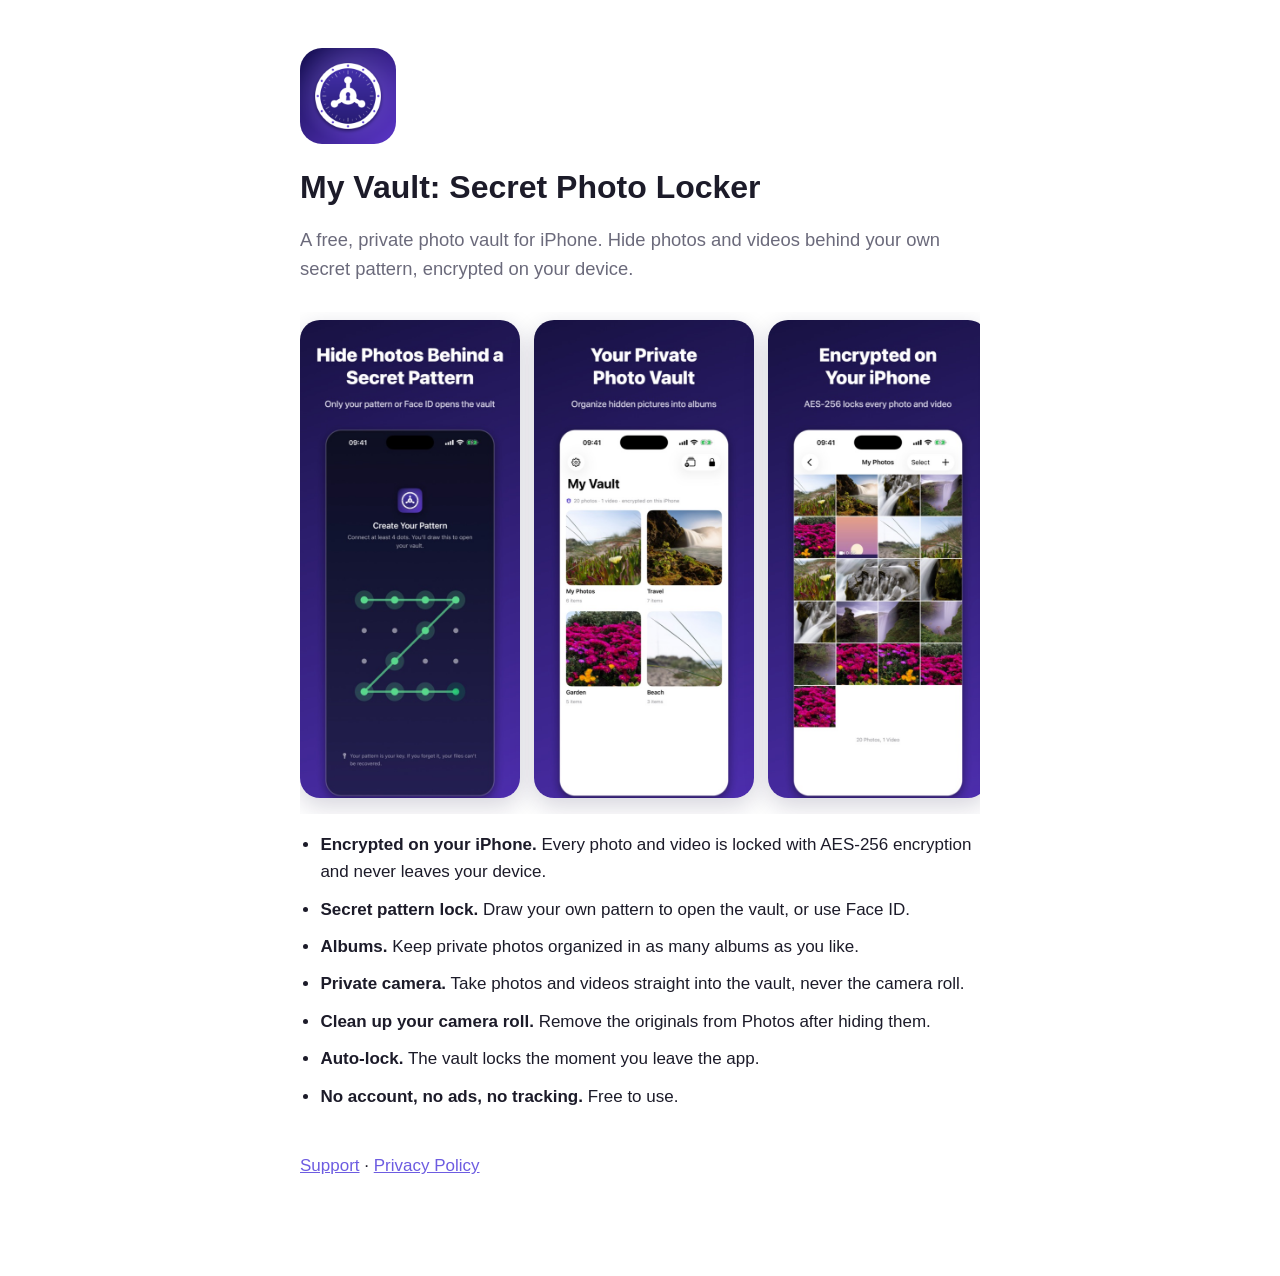
==== index.html @ a943b17a "Website, privacy policy and support pages for My Vault Co-Authored-By: Claude Opus 5.5 <noreply@anth" ====
<!doctype html>
<html lang="en">
<head>
  <meta charset="utf-8">
  <meta name="viewport" content="width=device-width, initial-scale=1">
  <title>My Vault: Secret Photo Locker – Hide Photos &amp; Videos on iPhone</title>
  <meta name="description" content="My Vault is a free, private photo vault for iPhone. Hide photos and videos behind a secret pattern or Face ID, encrypted with AES-256 on your device.">
  <meta property="og:title" content="My Vault: Secret Photo Locker">
  <meta property="og:description" content="Hide photos and videos behind a secret pattern. Encrypted on your iPhone, free, no account.">
  <meta property="og:image" content="https://jimtarfas.github.io/photo-vault-site/screenshots/02-albums.jpg">
  <link rel="icon" type="image/png" href="favicon.png">
  <link rel="apple-touch-icon" href="apple-touch-icon.png">
  <link rel="stylesheet" href="style.css">
</head>
<body>
  <main>
    <img class="icon" src="icon.png" alt="My Vault app icon" width="96" height="96">
    <h1>My Vault: Secret Photo Locker</h1>
    <p class="lead">A free, private photo vault for iPhone. Hide photos and videos behind your own secret pattern, encrypted on your device.</p>

    <div class="gallery">
      <img src="screenshots/01-pattern-lock.jpg" alt="Unlock My Vault by drawing your secret pattern" loading="lazy">
      <img src="screenshots/02-albums.jpg" alt="Private photo albums in My Vault" loading="lazy">
      <img src="screenshots/03-encrypted.jpg" alt="Encrypted photo and video grid" loading="lazy">
      <img src="screenshots/04-viewer.jpg" alt="Private photo viewer with zoom" loading="lazy">
      <img src="screenshots/05-face-id.jpg" alt="Face ID unlock and auto-lock settings" loading="lazy">
      <img src="screenshots/06-free.jpg" alt="Free, no account, no ads" loading="lazy">
    </div>

    <ul class="features">
      <li><strong>Encrypted on your iPhone.</strong> Every photo and video is locked with AES-256 encryption and never leaves your device.</li>
      <li><strong>Secret pattern lock.</strong> Draw your own pattern to open the vault, or use Face ID.</li>
      <li><strong>Albums.</strong> Keep private photos organized in as many albums as you like.</li>
      <li><strong>Private camera.</strong> Take photos and videos straight into the vault, never the camera roll.</li>
      <li><strong>Clean up your camera roll.</strong> Remove the originals from Photos after hiding them.</li>
      <li><strong>Auto-lock.</strong> The vault locks the moment you leave the app.</li>
      <li><strong>No account, no ads, no tracking.</strong> Free to use.</li>
    </ul>

    <p class="links"><a href="support.html">Support</a> · <a href="privacy.html">Privacy Policy</a></p>
  </main>
</body>
</html>
---- style.css ----
:root {
  --bg: #ffffff;
  --text: #1c1b29;
  --muted: #6b6a7b;
  --accent: #6d5ce1;
}

@media (prefers-color-scheme: dark) {
  :root {
    --bg: #0f1022;
    --text: #ecebf5;
    --muted: #a3a2b8;
    --accent: #9b8cf6;
  }
}

* { box-sizing: border-box; }

body {
  margin: 0;
  background: var(--bg);
  color: var(--text);
  font: 17px/1.6 -apple-system, BlinkMacSystemFont, "Segoe UI", Roboto, sans-serif;
}

main {
  max-width: 720px;
  margin: 0 auto;
  padding: 48px 20px 80px;
}

h1 { font-size: 2rem; line-height: 1.2; margin: 16px 0 8px; }
h2 { font-size: 1.3rem; margin-top: 2em; }
h3 { font-size: 1.05rem; margin-top: 1.6em; }
a { color: var(--accent); }
.muted { color: var(--muted); }
.lead { font-size: 1.15rem; color: var(--muted); }
.back { text-decoration: none; font-size: 0.95rem; }
.icon { border-radius: 22px; }
.features { padding-left: 1.2em; }
.features li { margin: 0.6em 0; }
.links { margin-top: 2.5em; }

.gallery {
  display: flex;
  gap: 14px;
  overflow-x: auto;
  scroll-snap-type: x mandatory;
  padding: 8px 0 16px;
  margin: 28px 0 8px;
}
.gallery img {
  flex: 0 0 auto;
  width: 220px;
  height: auto;
  border-radius: 20px;
  scroll-snap-align: start;
  box-shadow: 0 8px 24px rgba(20, 16, 60, 0.18);
}
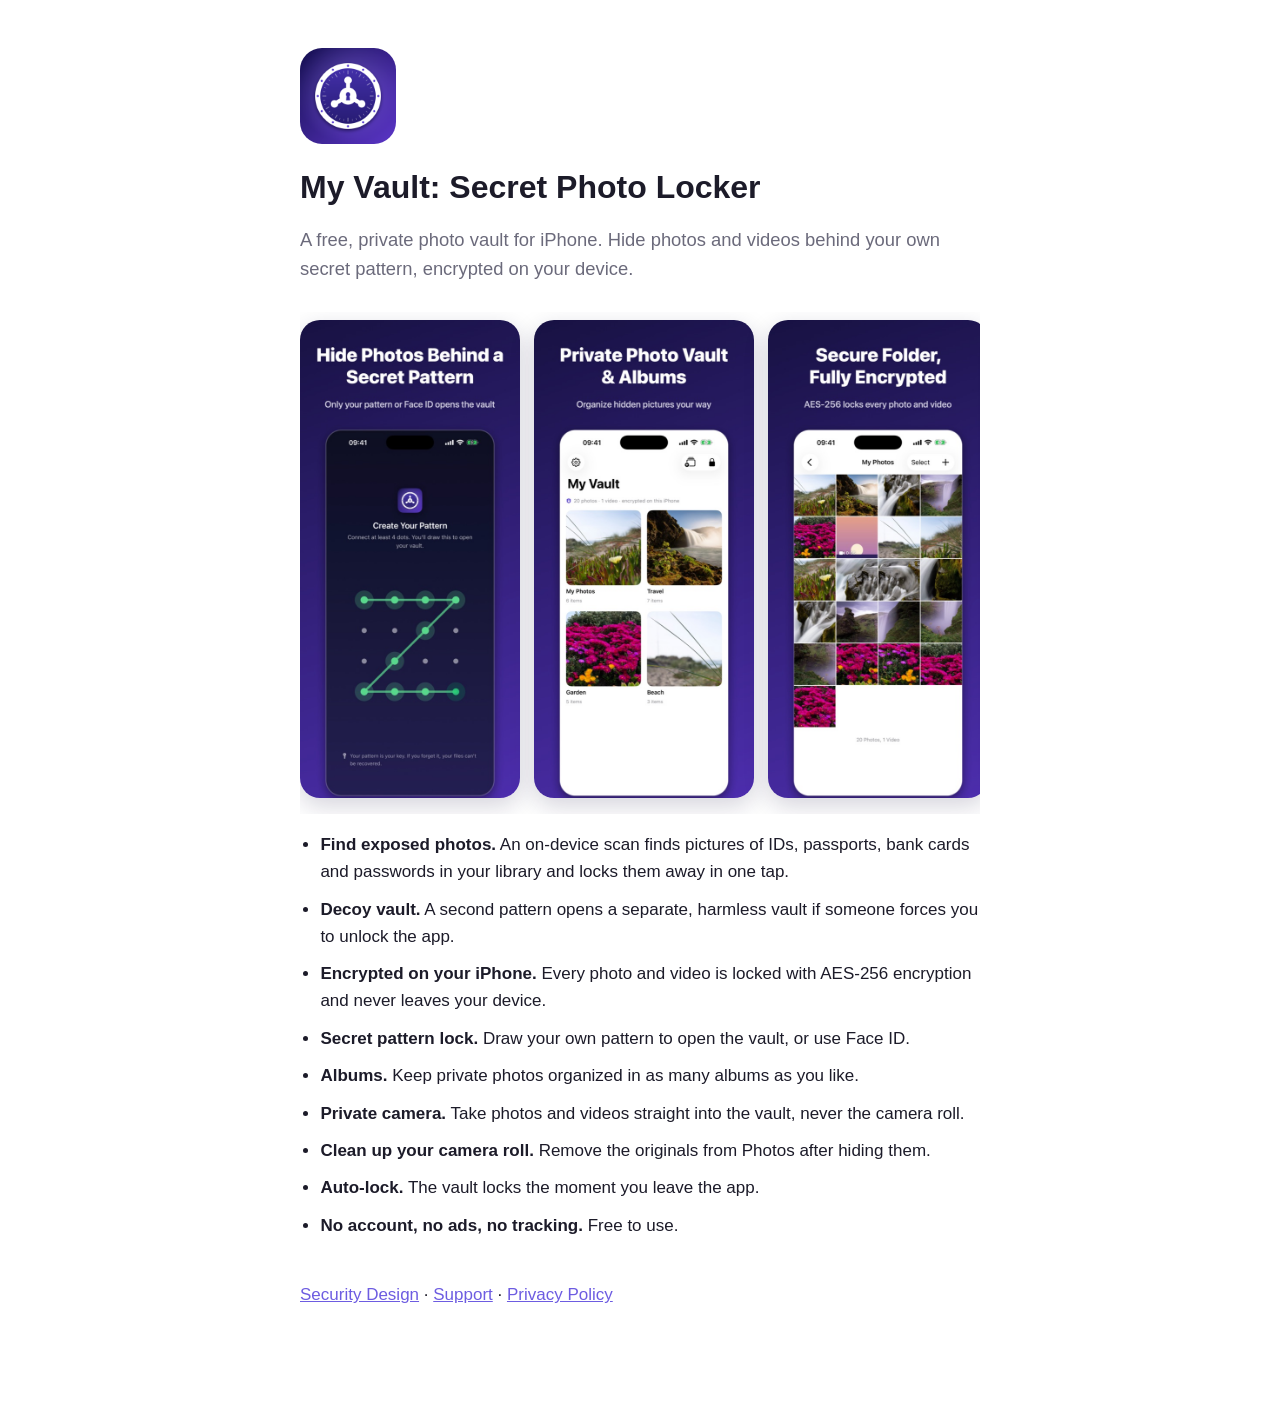
==== commit e01d5fea: "Publish security design and encryption source; document new features Co-Authored-By: Claude Opus 5.5" ====
--- a/index.html
+++ b/index.html
@@ -28,6 +28,8 @@
     </div>
 
     <ul class="features">
+      <li><strong>Find exposed photos.</strong> An on-device scan finds pictures of IDs, passports, bank cards and passwords in your library and locks them away in one tap.</li>
+      <li><strong>Decoy vault.</strong> A second pattern opens a separate, harmless vault if someone forces you to unlock the app.</li>
       <li><strong>Encrypted on your iPhone.</strong> Every photo and video is locked with AES-256 encryption and never leaves your device.</li>
       <li><strong>Secret pattern lock.</strong> Draw your own pattern to open the vault, or use Face ID.</li>
       <li><strong>Albums.</strong> Keep private photos organized in as many albums as you like.</li>
@@ -37,7 +39,7 @@
       <li><strong>No account, no ads, no tracking.</strong> Free to use.</li>
     </ul>
 
-    <p class="links"><a href="support.html">Support</a> · <a href="privacy.html">Privacy Policy</a></p>
+    <p class="links"><a href="security.html">Security Design</a> · <a href="support.html">Support</a> · <a href="privacy.html">Privacy Policy</a></p>
   </main>
 </body>
 </html>
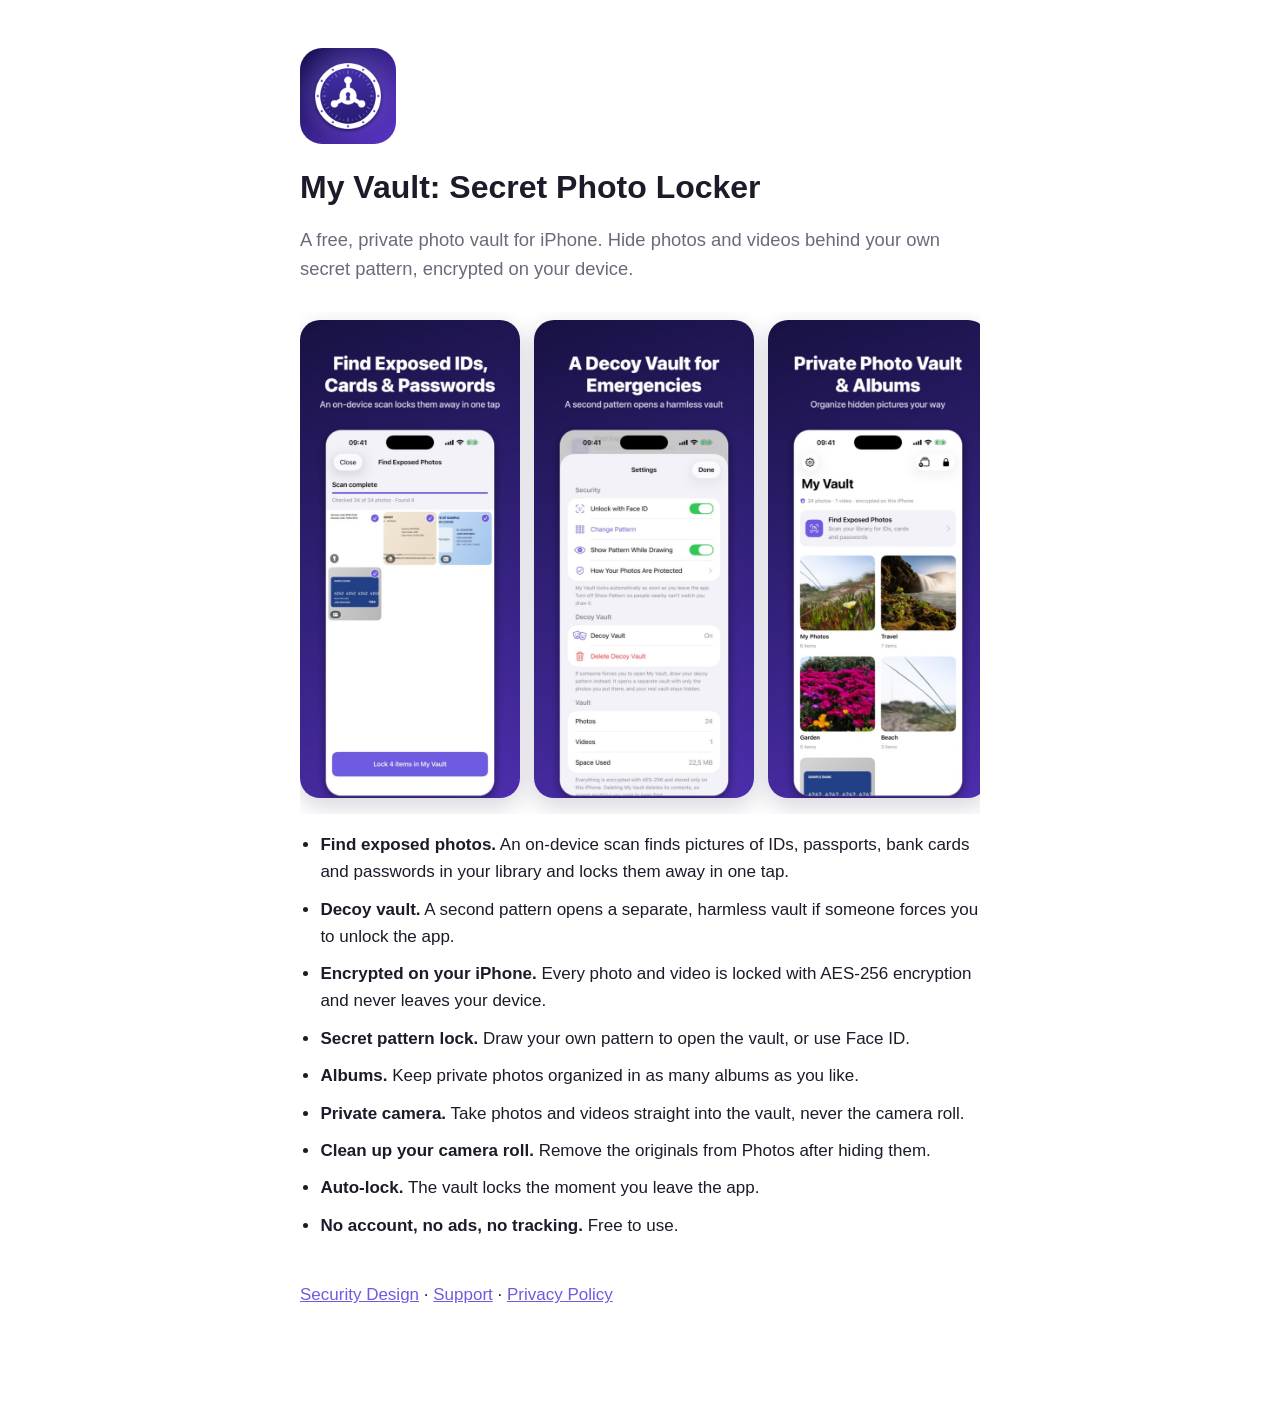
==== commit 01eb89c6: "Website: new feature screenshots Co-Authored-By: Claude Opus 5.5 <noreply@anthropic.com>" ====
--- a/index.html
+++ b/index.html
@@ -19,12 +19,12 @@
     <p class="lead">A free, private photo vault for iPhone. Hide photos and videos behind your own secret pattern, encrypted on your device.</p>
 
     <div class="gallery">
-      <img src="screenshots/01-pattern-lock.jpg" alt="Unlock My Vault by drawing your secret pattern" loading="lazy">
-      <img src="screenshots/02-albums.jpg" alt="Private photo albums in My Vault" loading="lazy">
-      <img src="screenshots/03-encrypted.jpg" alt="Encrypted photo and video grid" loading="lazy">
-      <img src="screenshots/04-viewer.jpg" alt="Private photo viewer with zoom" loading="lazy">
-      <img src="screenshots/05-face-id.jpg" alt="Face ID unlock and auto-lock settings" loading="lazy">
-      <img src="screenshots/06-free.jpg" alt="Free, no account, no ads" loading="lazy">
+      <img src="screenshots/01-exposed-photos.jpg" alt="Find exposed photos of IDs, cards and passwords" loading="lazy">
+      <img src="screenshots/03-decoy-vault.jpg" alt="Decoy vault opened by a second pattern" loading="lazy">
+      <img src="screenshots/04-albums.jpg" alt="Private photo albums in My Vault" loading="lazy">
+      <img src="screenshots/05-open-encryption.jpg" alt="How My Vault encrypts your photos" loading="lazy">
+      <img src="screenshots/07-viewer.jpg" alt="Private photo viewer with zoom" loading="lazy">
+      <img src="screenshots/09-free.jpg" alt="Free, no account, no ads" loading="lazy">
     </div>
 
     <ul class="features">
